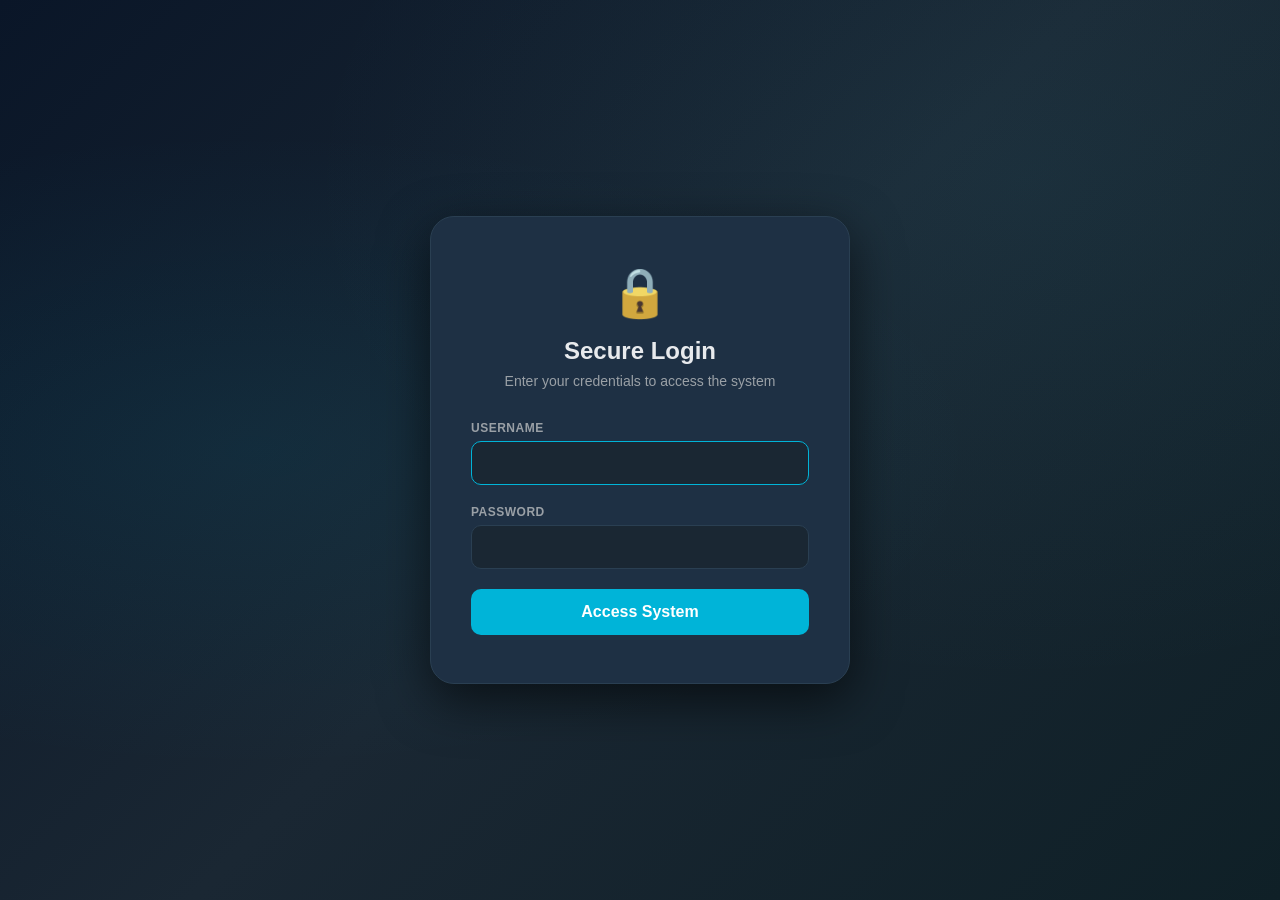
==== index.html @ f82edea5 "initial commit" ====
<!DOCTYPE html>
<html lang="en">
<head>
  <meta charset="UTF-8">
  <meta name="viewport" content="width=device-width, initial-scale=1.0, user-scalable=no">
  <meta name="apple-mobile-web-app-capable" content="yes">
  <title>Secure Mail</title>
  <link rel="stylesheet" href="css/style.css">
</head>
<body>

  <!-- Login Screen -->
  <div id="screen-login" class="screen active">
    <div class="login-card">
      <div class="login-icon">&#128274;</div>
      <h1 id="login-title">Secure Login</h1>
      <p id="login-subtitle">Enter your credentials to access the system</p>
      <form id="login-form" autocomplete="off">
        <div class="input-group">
          <label for="login-username">Username</label>
          <input type="text" id="login-username" autocomplete="off" spellcheck="false">
        </div>
        <div class="input-group">
          <label for="login-password">Password</label>
          <input type="password" id="login-password" autocomplete="off">
        </div>
        <p id="login-error" class="error-message" hidden></p>
        <button type="submit" class="btn-primary">Access System</button>
      </form>
    </div>
  </div>

  <!-- Inbox Screen -->
  <div id="screen-inbox" class="screen">
    <!-- Sidebar -->
    <aside class="sidebar">
      <div class="sidebar-header">
        <div class="app-logo">&#9993;</div>
        <span class="app-name">SecureMail</span>
      </div>
      <nav class="sidebar-nav">
        <a class="nav-item active" id="nav-inbox">
          <span class="nav-icon">&#128229;</span>
          Inbox
          <span class="nav-badge" id="unread-badge"></span>
        </a>
      </nav>
      <div class="sidebar-account">
        <div class="account-avatar" id="account-avatar"></div>
        <div class="account-info">
          <div class="account-name" id="account-name"></div>
          <div class="account-email" id="account-email"></div>
        </div>
      </div>
    </aside>

    <!-- Main Content Area -->
    <main class="inbox-main">
      <!-- Email List View -->
      <div id="email-list-view" class="view active">
        <div class="inbox-header">
          <h2>Inbox</h2>
        </div>
        <div id="email-list" class="email-list"></div>
      </div>

      <!-- Email Detail View -->
      <div id="email-detail-view" class="view">
        <div class="detail-header">
          <button class="btn-back" id="btn-back">&#8592; Back</button>
        </div>
        <div id="email-detail-content" class="email-detail-content"></div>
      </div>
    </main>
  </div>

  <!-- Bottom Sheet Modal (for map markers) -->
  <div id="bottom-sheet-overlay" class="bottom-sheet-overlay">
    <div id="bottom-sheet" class="bottom-sheet">
      <div class="bottom-sheet-handle"></div>
      <div id="bottom-sheet-content" class="bottom-sheet-content"></div>
    </div>
  </div>

  <!-- Audio for notification -->
  <audio id="notification-sound" preload="auto" src="assets/notification.wav"></audio>

  <!-- Config (edit data/config.js to customize the game) -->
  <script src="data/config.js"></script>

  <!-- Scripts (order matters) -->
  <script src="js/app.js"></script>
  <script src="js/login.js"></script>
  <script src="js/inbox.js"></script>
  <script src="js/map.js"></script>

</body>
</html>
---- css/style.css ----
/* ============================================
   CSS Custom Properties
   ============================================ */
:root {
  --color-bg: #0f1923;
  --color-bg-light: #1a2733;
  --color-surface: #1e3044;
  --color-surface-hover: #253d54;
  --color-primary: #00b4d8;
  --color-primary-dark: #0096b7;
  --color-accent: #48cae4;
  --color-danger: #e63946;
  --color-success: #2a9d8f;
  --color-text: #e8eaed;
  --color-text-secondary: #9aa0a6;
  --color-text-muted: #5f6368;
  --color-border: #2a3f52;
  --color-unread: #00b4d8;
  --color-marker: #e63946;
  --color-marker-done: #2a9d8f;

  --font-family: -apple-system, BlinkMacSystemFont, 'Segoe UI', Roboto, Oxygen, sans-serif;
  --font-mono: 'Courier New', Courier, monospace;

  --radius-sm: 6px;
  --radius-md: 10px;
  --radius-lg: 16px;
  --radius-xl: 24px;

  --shadow-sm: 0 1px 3px rgba(0, 0, 0, 0.3);
  --shadow-md: 0 4px 12px rgba(0, 0, 0, 0.4);
  --shadow-lg: 0 8px 30px rgba(0, 0, 0, 0.5);
  --shadow-xl: 0 16px 50px rgba(0, 0, 0, 0.6);

  --transition-fast: 0.15s ease;
  --transition-normal: 0.3s ease;
  --transition-slow: 0.5s ease;

  --sidebar-width: 260px;
}

/* ============================================
   Reset & Base
   ============================================ */
*, *::before, *::after {
  margin: 0;
  padding: 0;
  box-sizing: border-box;
}

html, body {
  height: 100%;
  overflow: hidden;
}

body {
  font-family: var(--font-family);
  background: var(--color-bg);
  color: var(--color-text);
  -webkit-tap-highlight-color: transparent;
  -webkit-font-smoothing: antialiased;
}

button {
  font-family: inherit;
  cursor: pointer;
  border: none;
  outline: none;
}

input {
  font-family: inherit;
  outline: none;
  border: none;
}

/* ============================================
   Screen Management
   ============================================ */
.screen {
  position: absolute;
  inset: 0;
  opacity: 0;
  visibility: hidden;
  transition: opacity var(--transition-slow), visibility var(--transition-slow);
}

.screen.active {
  opacity: 1;
  visibility: visible;
}

.view {
  display: none;
}

.view.active {
  display: flex;
  flex-direction: column;
  flex: 1;
  min-height: 0;
}

/* ============================================
   Login Screen
   ============================================ */
#screen-login {
  display: flex;
  align-items: center;
  justify-content: center;
  background: linear-gradient(135deg, #0a1628 0%, #1a2733 50%, #0f2027 100%);
}

#screen-login::before {
  content: '';
  position: absolute;
  inset: 0;
  background:
    radial-gradient(ellipse at 20% 50%, rgba(0, 180, 216, 0.08) 0%, transparent 50%),
    radial-gradient(ellipse at 80% 20%, rgba(72, 202, 228, 0.06) 0%, transparent 50%);
  pointer-events: none;
}

.login-card {
  position: relative;
  background: var(--color-surface);
  border: 1px solid var(--color-border);
  border-radius: var(--radius-xl);
  padding: 48px 40px;
  width: 90%;
  max-width: 420px;
  box-shadow: var(--shadow-xl);
  text-align: center;
}

.login-icon {
  font-size: 48px;
  margin-bottom: 16px;
  filter: grayscale(0.3);
}

.login-card h1 {
  font-size: 24px;
  font-weight: 600;
  margin-bottom: 8px;
  color: var(--color-text);
}

.login-card p {
  font-size: 14px;
  color: var(--color-text-secondary);
  margin-bottom: 32px;
}

.input-group {
  text-align: left;
  margin-bottom: 20px;
}

.input-group label {
  display: block;
  font-size: 12px;
  font-weight: 600;
  text-transform: uppercase;
  letter-spacing: 0.5px;
  color: var(--color-text-secondary);
  margin-bottom: 6px;
}

.input-group input {
  width: 100%;
  padding: 12px 16px;
  background: var(--color-bg-light);
  border: 1px solid var(--color-border);
  border-radius: var(--radius-md);
  color: var(--color-text);
  font-size: 16px;
  transition: border-color var(--transition-fast);
}

.input-group input:focus {
  border-color: var(--color-primary);
}

.error-message {
  color: var(--color-danger) !important;
  font-size: 13px !important;
  margin-bottom: 16px !important;
  min-height: 20px;
}

.btn-primary {
  width: 100%;
  padding: 14px;
  background: var(--color-primary);
  color: #fff;
  font-size: 16px;
  font-weight: 600;
  border-radius: var(--radius-md);
  transition: background var(--transition-fast), transform var(--transition-fast);
}

.btn-primary:hover {
  background: var(--color-primary-dark);
}

.btn-primary:active {
  transform: scale(0.98);
}

/* Shake animation */
@keyframes shake {
  0%, 100% { transform: translateX(0); }
  10%, 30%, 50%, 70%, 90% { transform: translateX(-6px); }
  20%, 40%, 60%, 80% { transform: translateX(6px); }
}

.login-card.shake {
  animation: shake 0.5s ease;
}

/* ============================================
   Inbox Screen Layout
   ============================================ */
#screen-inbox {
  display: flex;
  background: var(--color-bg);
}

/* Sidebar */
.sidebar {
  width: var(--sidebar-width);
  background: var(--color-bg-light);
  border-right: 1px solid var(--color-border);
  display: flex;
  flex-direction: column;
  flex-shrink: 0;
}

.sidebar-header {
  display: flex;
  align-items: center;
  gap: 12px;
  padding: 20px;
  border-bottom: 1px solid var(--color-border);
}

.app-logo {
  font-size: 28px;
}

.app-name {
  font-size: 18px;
  font-weight: 700;
  color: var(--color-primary);
}

.sidebar-nav {
  padding: 12px;
  flex: 1;
}

.nav-item {
  display: flex;
  align-items: center;
  gap: 12px;
  padding: 12px 16px;
  border-radius: var(--radius-md);
  color: var(--color-text);
  text-decoration: none;
  font-size: 14px;
  font-weight: 500;
  cursor: pointer;
  transition: background var(--transition-fast);
}

.nav-item.active {
  background: var(--color-surface);
}

.nav-icon {
  font-size: 18px;
}

.nav-badge {
  margin-left: auto;
  background: var(--color-primary);
  color: #fff;
  font-size: 11px;
  font-weight: 700;
  padding: 2px 8px;
  border-radius: 10px;
  display: none;
}

.nav-badge.visible {
  display: inline-block;
}

.sidebar-account {
  display: flex;
  align-items: center;
  gap: 12px;
  padding: 16px 20px;
  border-top: 1px solid var(--color-border);
}

.account-avatar {
  width: 36px;
  height: 36px;
  border-radius: 50%;
  background: var(--color-primary);
  display: flex;
  align-items: center;
  justify-content: center;
  color: #fff;
  font-weight: 700;
  font-size: 14px;
  flex-shrink: 0;
}

.account-name {
  font-size: 13px;
  font-weight: 600;
}

.account-email {
  font-size: 11px;
  color: var(--color-text-secondary);
}

/* Main Content */
.inbox-main {
  flex: 1;
  display: flex;
  flex-direction: column;
  min-width: 0;
  min-height: 0;
  overflow: hidden;
}

/* Inbox Header */
.inbox-header {
  padding: 20px 24px;
  border-bottom: 1px solid var(--color-border);
  flex-shrink: 0;
}

.inbox-header h2 {
  font-size: 20px;
  font-weight: 600;
}

/* Email List */
.email-list {
  flex: 1;
  overflow-y: auto;
}

.email-row {
  display: flex;
  align-items: center;
  padding: 16px 24px;
  border-bottom: 1px solid var(--color-border);
  cursor: pointer;
  transition: background var(--transition-fast);
  gap: 16px;
}

.email-row:hover {
  background: var(--color-surface-hover);
}

.email-row.unread {
  background: var(--color-surface);
}

.email-row.unread .email-subject {
  font-weight: 700;
  color: var(--color-text);
}

.email-row.unread .email-from {
  font-weight: 600;
  color: var(--color-text);
}

.unread-dot {
  width: 8px;
  height: 8px;
  border-radius: 50%;
  background: var(--color-unread);
  flex-shrink: 0;
  opacity: 0;
}

.email-row.unread .unread-dot {
  opacity: 1;
}

.email-content {
  flex: 1;
  min-width: 0;
}

.email-from {
  font-size: 14px;
  color: var(--color-text-secondary);
  margin-bottom: 2px;
  white-space: nowrap;
  overflow: hidden;
  text-overflow: ellipsis;
}

.email-subject {
  font-size: 15px;
  color: var(--color-text-secondary);
  white-space: nowrap;
  overflow: hidden;
  text-overflow: ellipsis;
}

.email-date {
  font-size: 12px;
  color: var(--color-text-muted);
  flex-shrink: 0;
  white-space: nowrap;
}

/* New email slide-in animation */
@keyframes slideInEmail {
  from {
    opacity: 0;
    transform: translateY(-20px);
    max-height: 0;
    padding-top: 0;
    padding-bottom: 0;
  }
  to {
    opacity: 1;
    transform: translateY(0);
    max-height: 100px;
    padding-top: 16px;
    padding-bottom: 16px;
  }
}

.email-row.new-email {
  animation: slideInEmail 0.5s ease forwards;
  background: rgba(0, 180, 216, 0.1);
}

/* ============================================
   Email Detail View
   ============================================ */
.detail-header {
  padding: 16px 24px;
  border-bottom: 1px solid var(--color-border);
  flex-shrink: 0;
}

.btn-back {
  background: var(--color-surface);
  color: var(--color-primary);
  font-size: 15px;
  font-weight: 600;
  padding: 10px 20px;
  border-radius: var(--radius-md);
  border: 1px solid var(--color-border);
  transition: background var(--transition-fast), border-color var(--transition-fast);
}

.btn-back:hover {
  background: var(--color-surface-hover);
  border-color: var(--color-primary);
}

.email-detail-content {
  flex: 1;
  overflow-y: auto;
  padding: 24px;
  padding-bottom: 40vh;
}

.detail-subject {
  font-size: 22px;
  font-weight: 700;
  margin-bottom: 20px;
  line-height: 1.3;
}

.detail-meta {
  display: flex;
  align-items: center;
  gap: 12px;
  margin-bottom: 24px;
  padding-bottom: 20px;
  border-bottom: 1px solid var(--color-border);
}

.detail-avatar {
  width: 40px;
  height: 40px;
  border-radius: 50%;
  background: var(--color-surface);
  display: flex;
  align-items: center;
  justify-content: center;
  font-size: 18px;
  flex-shrink: 0;
  border: 1px solid var(--color-border);
}

.detail-from {
  font-size: 14px;
  font-weight: 600;
}

.detail-date {
  font-size: 12px;
  color: var(--color-text-secondary);
}

.detail-body {
  font-size: 15px;
  line-height: 1.7;
  color: var(--color-text);
  white-space: pre-wrap;
}

/* ============================================
   Map View (inside email detail)
   ============================================ */
.map-section {
  margin-top: 24px;
}

.map-progress {
  display: flex;
  align-items: center;
  justify-content: space-between;
  padding: 12px 16px;
  background: var(--color-surface);
  border-radius: var(--radius-md);
  margin-bottom: 16px;
}

.map-progress-text {
  font-size: 14px;
  font-weight: 500;
  color: var(--color-text-secondary);
}

.map-progress-bar {
  width: 120px;
  height: 6px;
  background: var(--color-bg);
  border-radius: 3px;
  overflow: hidden;
}

.map-progress-fill {
  height: 100%;
  background: var(--color-primary);
  border-radius: 3px;
  transition: width var(--transition-normal);
}

.map-container {
  position: relative;
  border-radius: var(--radius-md);
  overflow: hidden;
  border: 1px solid var(--color-border);
  background: var(--color-bg-light);
}

.map-container img {
  width: 100%;
  display: block;
}

/* Map Markers */
.map-marker {
  position: absolute;
  transform: translate(-50%, -100%);
  cursor: pointer;
  z-index: 2;
  display: flex;
  flex-direction: column;
  align-items: center;
  transition: transform var(--transition-fast);
}

.map-marker:active {
  transform: translate(-50%, -100%) scale(0.9);
}

.marker-pin {
  width: 32px;
  height: 42px;
  position: relative;
}

.marker-pin svg {
  width: 100%;
  height: 100%;
  filter: drop-shadow(0 2px 4px rgba(0, 0, 0, 0.5));
}

.marker-pin-fill {
  fill: var(--color-marker);
  transition: fill var(--transition-normal);
}

.map-marker.confirmed .marker-pin-fill {
  fill: var(--color-marker-done);
}

.marker-label {
  font-size: 11px;
  font-weight: 700;
  background: rgba(0, 0, 0, 0.75);
  color: #fff;
  padding: 2px 8px;
  border-radius: 4px;
  white-space: nowrap;
  margin-top: -4px;
}

/* Pulsing animation for unconfirmed markers */
@keyframes pulse {
  0% { transform: scale(1); opacity: 1; }
  50% { transform: scale(1.4); opacity: 0; }
  100% { transform: scale(1.8); opacity: 0; }
}

.marker-pulse {
  position: absolute;
  top: 6px;
  left: 50%;
  width: 16px;
  height: 16px;
  margin-left: -8px;
  border-radius: 50%;
  background: var(--color-marker);
  z-index: -1;
}

.marker-pulse::before {
  content: '';
  position: absolute;
  inset: 0;
  border-radius: 50%;
  background: var(--color-marker);
  animation: pulse 2s ease-out infinite;
}

.map-marker.confirmed .marker-pulse {
  display: none;
}

/* Confirmed checkmark */
.marker-check {
  display: none;
  position: absolute;
  top: 8px;
  left: 50%;
  transform: translateX(-50%);
  font-size: 14px;
  color: #fff;
  font-weight: 700;
  z-index: 3;
}

.map-marker.confirmed .marker-check {
  display: block;
}

/* ============================================
   Bottom Sheet
   ============================================ */
.bottom-sheet-overlay {
  position: fixed;
  inset: 0;
  background: rgba(0, 0, 0, 0.5);
  z-index: 100;
  opacity: 0;
  visibility: hidden;
  transition: opacity var(--transition-normal), visibility var(--transition-normal);
}

.bottom-sheet-overlay.active {
  opacity: 1;
  visibility: visible;
}

.bottom-sheet {
  position: absolute;
  bottom: 0;
  left: 0;
  right: 0;
  background: var(--color-bg-light);
  border-radius: var(--radius-xl) var(--radius-xl) 0 0;
  max-height: 70vh;
  transform: translateY(100%);
  transition: transform var(--transition-normal);
  box-shadow: var(--shadow-xl);
  display: flex;
  flex-direction: column;
}

.bottom-sheet-overlay.active .bottom-sheet {
  transform: translateY(0);
}

.bottom-sheet-handle {
  width: 40px;
  height: 4px;
  background: var(--color-text-muted);
  border-radius: 2px;
  margin: 12px auto;
  flex-shrink: 0;
}

.bottom-sheet-content {
  padding: 8px 24px 32px;
  overflow-y: auto;
}

.sheet-title {
  font-size: 20px;
  font-weight: 700;
  margin-bottom: 4px;
}

.sheet-label {
  font-size: 13px;
  color: var(--color-primary);
  font-weight: 600;
  margin-bottom: 16px;
}

.sheet-description {
  font-size: 15px;
  line-height: 1.7;
  color: var(--color-text-secondary);
  margin-bottom: 24px;
}

.btn-confirm {
  width: 100%;
  padding: 14px;
  background: var(--color-primary);
  color: #fff;
  font-size: 16px;
  font-weight: 600;
  border-radius: var(--radius-md);
  transition: background var(--transition-fast), transform var(--transition-fast);
}

.btn-confirm:hover {
  background: var(--color-primary-dark);
}

.btn-confirm:active {
  transform: scale(0.98);
}

.btn-confirm:disabled {
  background: var(--color-marker-done);
  cursor: default;
}

.btn-confirm:disabled::after {
  content: ' \2713';
}

/* ============================================
   Scrollbar Styling
   ============================================ */
::-webkit-scrollbar {
  width: 6px;
}

::-webkit-scrollbar-track {
  background: transparent;
}

::-webkit-scrollbar-thumb {
  background: var(--color-border);
  border-radius: 3px;
}

::-webkit-scrollbar-thumb:hover {
  background: var(--color-text-muted);
}

/* ============================================
   Responsive — Tablet & Smaller Screens
   ============================================ */
@media (max-width: 1024px) {
  :root {
    --sidebar-width: 220px;
  }
}

@media (max-width: 768px) {
  .sidebar {
    display: none;
  }

  .inbox-main {
    width: 100%;
  }

  .email-row {
    padding: 14px 16px;
  }

  .email-detail-content {
    padding: 16px;
  }

  .login-card {
    padding: 36px 28px;
  }
}

/* ============================================
   Utility: no-select for interactive elements
   ============================================ */
.map-marker,
.btn-primary,
.btn-confirm,
.btn-back,
.nav-item,
.email-row {
  -webkit-user-select: none;
  user-select: none;
}

/* ============================================
   Placeholder map fallback
   ============================================ */
.map-placeholder {
  width: 100%;
  aspect-ratio: 16 / 10;
  background: linear-gradient(135deg, #1a2733, #253d54);
  display: flex;
  align-items: center;
  justify-content: center;
  color: var(--color-text-muted);
  font-size: 14px;
}
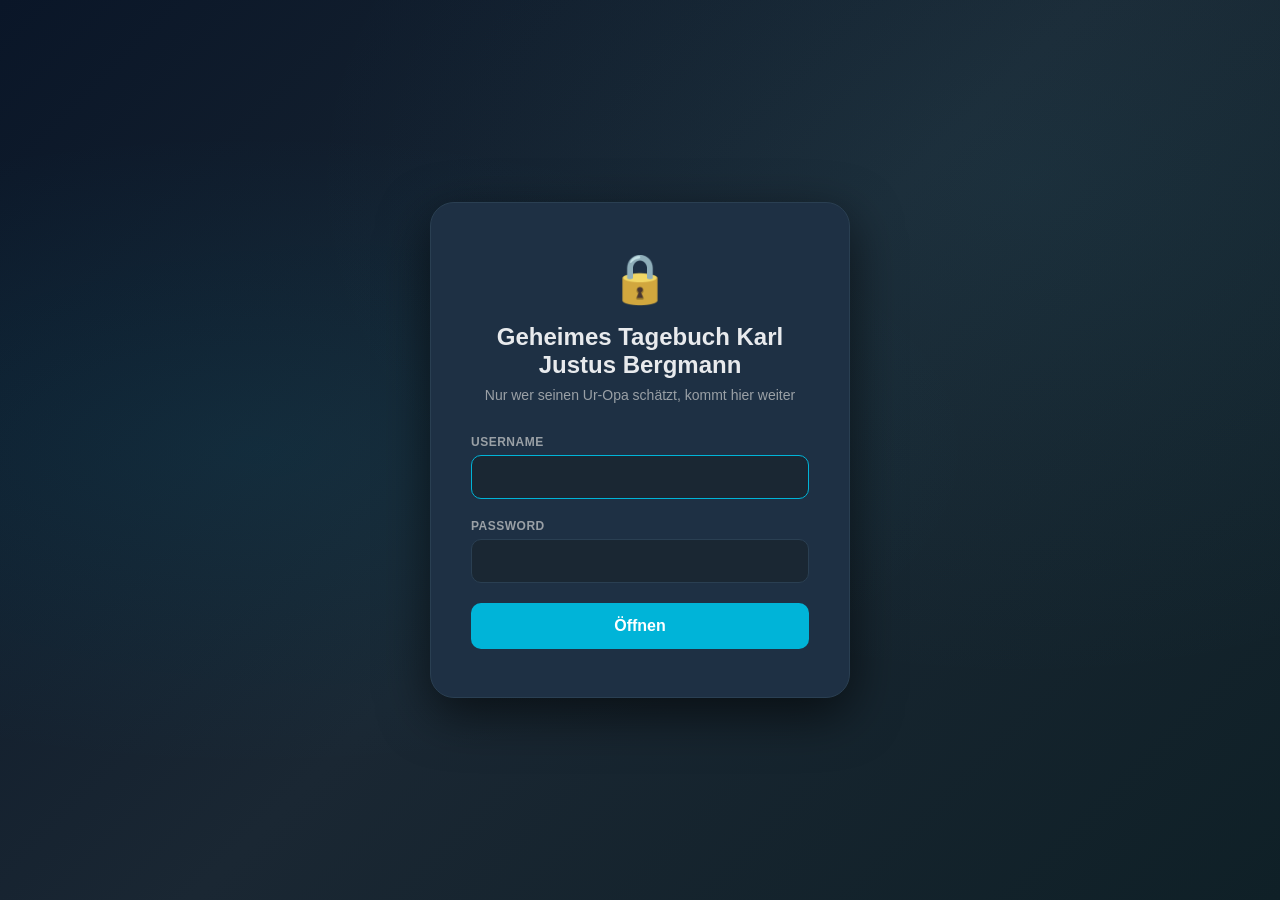
==== commit 823dde01: "changed from email app to journal app and added new map" ====
--- a/index.html
+++ b/index.html
@@ -4,8 +4,9 @@
   <meta charset="UTF-8">
   <meta name="viewport" content="width=device-width, initial-scale=1.0, user-scalable=no">
   <meta name="apple-mobile-web-app-capable" content="yes">
-  <title>Secure Mail</title>
+  <title>Tagebuch</title>
   <link rel="stylesheet" href="css/style.css">
+  <link rel="stylesheet" href="css/themes.css">
 </head>
 <body>
 
@@ -25,7 +26,7 @@
           <input type="password" id="login-password" autocomplete="off">
         </div>
         <p id="login-error" class="error-message" hidden></p>
-        <button type="submit" class="btn-primary">Access System</button>
+        <button type="submit" class="btn-primary">Öffnen</button>
       </form>
     </div>
   </div>
@@ -35,13 +36,13 @@
     <!-- Sidebar -->
     <aside class="sidebar">
       <div class="sidebar-header">
-        <div class="app-logo">&#9993;</div>
-        <span class="app-name">SecureMail</span>
+        <div class="app-logo">&#128218;</div>
+        <span class="app-name">Tagebuch</span>
       </div>
       <nav class="sidebar-nav">
         <a class="nav-item active" id="nav-inbox">
-          <span class="nav-icon">&#128229;</span>
-          Inbox
+          <span class="nav-icon">&#128221;</span>
+          Einträge
           <span class="nav-badge" id="unread-badge"></span>
         </a>
       </nav>
@@ -59,7 +60,7 @@
       <!-- Email List View -->
       <div id="email-list-view" class="view active">
         <div class="inbox-header">
-          <h2>Inbox</h2>
+          <h2>Einträge</h2>
         </div>
         <div id="email-list" class="email-list"></div>
       </div>
@@ -90,6 +91,7 @@
 
   <!-- Scripts (order matters) -->
   <script src="js/app.js"></script>
+  <script src="js/theme.js"></script>
   <script src="js/login.js"></script>
   <script src="js/inbox.js"></script>
   <script src="js/map.js"></script>
--- a/css/themes.css
+++ b/css/themes.css
@@ -0,0 +1,388 @@
+/* ============================================
+   Theme System Styles
+   ============================================ */
+
+/* Theme Selector in Sidebar */
+.theme-selector {
+  padding: 16px 12px;
+  margin-top: auto;
+  border-top: 1px solid var(--color-border);
+}
+
+.theme-selector-header {
+  display: flex;
+  align-items: center;
+  justify-content: space-between;
+  margin-bottom: 12px;
+}
+
+.theme-selector-label {
+  font-size: 12px;
+  font-weight: 600;
+  text-transform: uppercase;
+  letter-spacing: 0.5px;
+  color: var(--color-text-secondary);
+}
+
+.theme-toggle-quick {
+  background: var(--color-surface);
+  border: 1px solid var(--color-border);
+  border-radius: var(--radius-sm);
+  width: 32px;
+  height: 32px;
+  display: flex;
+  align-items: center;
+  justify-content: center;
+  font-size: 16px;
+  cursor: pointer;
+  transition: all var(--transition-fast);
+}
+
+.theme-toggle-quick:hover {
+  background: var(--color-surface-hover);
+  border-color: var(--color-primary);
+  transform: scale(1.1);
+}
+
+.theme-toggle-quick:active {
+  transform: scale(0.95);
+}
+
+.theme-buttons {
+  display: flex;
+  flex-direction: column;
+  gap: 6px;
+}
+
+.theme-button {
+  display: flex;
+  align-items: center;
+  gap: 10px;
+  padding: 10px 12px;
+  background: transparent;
+  border: 1px solid var(--color-border);
+  border-radius: var(--radius-md);
+  color: var(--color-text);
+  font-size: 13px;
+  font-weight: 500;
+  cursor: pointer;
+  transition: all var(--transition-fast);
+  text-align: left;
+}
+
+.theme-button:hover {
+  background: var(--color-surface);
+  border-color: var(--color-primary);
+}
+
+.theme-button.active {
+  background: var(--color-surface);
+  border-color: var(--color-primary);
+  border-width: 2px;
+  padding: 9px 11px;
+}
+
+.theme-button .theme-icon {
+  font-size: 18px;
+  width: 24px;
+  text-align: center;
+  flex-shrink: 0;
+}
+
+.theme-button .theme-name {
+  flex: 1;
+}
+
+/* ============================================
+   Theme-Specific Overrides
+   ============================================ */
+
+/* Bright Theme Adjustments */
+body.theme-bright {
+  /* Add subtle gradient to login background */
+}
+
+body.theme-bright #screen-login {
+  background: linear-gradient(135deg, #e3f2fd 0%, #f8f9fa 50%, #e8eaf6 100%);
+}
+
+body.theme-bright #screen-login::before {
+  background:
+    radial-gradient(ellipse at 20% 50%, rgba(0, 150, 199, 0.08) 0%, transparent 50%),
+    radial-gradient(ellipse at 80% 20%, rgba(0, 180, 216, 0.06) 0%, transparent 50%);
+}
+
+body.theme-bright .login-card {
+  border: 1px solid var(--color-border);
+  box-shadow:
+    0 4px 20px rgba(0, 0, 0, 0.08),
+    0 1px 3px rgba(0, 0, 0, 0.05);
+}
+
+body.theme-bright .input-group input {
+  background: #f8f9fa;
+}
+
+body.theme-bright .btn-primary {
+  box-shadow: 0 2px 8px rgba(0, 150, 199, 0.25);
+}
+
+body.theme-bright .btn-primary:hover {
+  box-shadow: 0 4px 12px rgba(0, 150, 199, 0.35);
+}
+
+/* Old School Theme Adjustments */
+body.theme-oldschool {
+  /* CRT monitor effect */
+  image-rendering: pixelated;
+  image-rendering: -moz-crisp-edges;
+  image-rendering: crisp-edges;
+}
+
+body.theme-oldschool * {
+  font-family: var(--font-mono);
+  letter-spacing: 0.5px;
+}
+
+/* CRT scan line effect */
+body.theme-oldschool::after {
+  content: '';
+  position: fixed;
+  inset: 0;
+  background: repeating-linear-gradient(
+    0deg,
+    rgba(0, 0, 0, 0.15) 0px,
+    rgba(0, 0, 0, 0.15) 1px,
+    transparent 1px,
+    transparent 2px
+  );
+  pointer-events: none;
+  z-index: 9999;
+  animation: scanline 8s linear infinite;
+}
+
+@keyframes scanline {
+  0% { transform: translateY(0); }
+  100% { transform: translateY(10px); }
+}
+
+/* CRT glow effect */
+body.theme-oldschool #screen-login {
+  background: #000;
+  position: relative;
+}
+
+body.theme-oldschool #screen-login::before {
+  background:
+    radial-gradient(ellipse at 50% 50%, rgba(0, 255, 0, 0.03) 0%, transparent 70%);
+}
+
+/* Terminal-style borders */
+body.theme-oldschool .login-card,
+body.theme-oldschool .sidebar,
+body.theme-oldschool .email-row,
+body.theme-oldschool .input-group input,
+body.theme-oldschool .btn-primary,
+body.theme-oldschool .btn-back,
+body.theme-oldschool .theme-button,
+body.theme-oldschool .map-container,
+body.theme-oldschool .bottom-sheet {
+  border-width: 2px;
+  border-style: solid;
+}
+
+body.theme-oldschool .login-card {
+  box-shadow:
+    0 0 20px rgba(0, 255, 0, 0.3),
+    inset 0 0 20px rgba(0, 255, 0, 0.05);
+}
+
+/* Text glow effect */
+body.theme-oldschool .login-card h1,
+body.theme-oldschool .app-name,
+body.theme-oldschool .detail-subject,
+body.theme-oldschool .email-subject {
+  text-shadow: 0 0 8px currentColor;
+}
+
+body.theme-oldschool .btn-primary,
+body.theme-oldschool .btn-confirm {
+  background: transparent;
+  box-shadow:
+    0 0 10px var(--color-primary),
+    inset 0 0 10px rgba(0, 255, 0, 0.1);
+  text-shadow: 0 0 8px var(--color-primary);
+}
+
+body.theme-oldschool .btn-primary:hover,
+body.theme-oldschool .btn-confirm:hover {
+  background: rgba(0, 255, 0, 0.1);
+  box-shadow:
+    0 0 20px var(--color-primary),
+    inset 0 0 15px rgba(0, 255, 0, 0.2);
+}
+
+/* Blinking cursor effect for inputs */
+body.theme-oldschool .input-group input:focus {
+  box-shadow: 0 0 10px var(--color-primary);
+  animation: input-blink 1s step-end infinite;
+}
+
+@keyframes input-blink {
+  0%, 50% { border-color: var(--color-primary); }
+  51%, 100% { border-color: transparent; }
+}
+
+/* Retro rounded corners - less rounded for old school look */
+body.theme-oldschool .login-card,
+body.theme-oldschool .btn-primary,
+body.theme-oldschool .btn-back,
+body.theme-oldschool .btn-confirm,
+body.theme-oldschool .input-group input,
+body.theme-oldschool .map-container {
+  border-radius: 0;
+}
+
+body.theme-oldschool .nav-item,
+body.theme-oldschool .theme-button,
+body.theme-oldschool .account-avatar,
+body.theme-oldschool .detail-avatar {
+  border-radius: 3px;
+}
+
+/* Matrix-style background animation for login */
+body.theme-oldschool #screen-login::after {
+  content: '';
+  position: absolute;
+  inset: 0;
+  background-image:
+    linear-gradient(transparent 50%, rgba(0, 255, 0, 0.02) 50%);
+  background-size: 100% 4px;
+  animation: matrix-scroll 3s linear infinite;
+  pointer-events: none;
+}
+
+@keyframes matrix-scroll {
+  0% { background-position: 0 0; }
+  100% { background-position: 0 100%; }
+}
+
+/* Pixel-perfect unread dot */
+body.theme-oldschool .unread-dot {
+  border-radius: 0;
+  width: 6px;
+  height: 6px;
+  box-shadow: 0 0 6px var(--color-unread);
+}
+
+/* ASCII-style icons */
+body.theme-oldschool .login-icon {
+  font-family: var(--font-mono);
+  filter: none;
+  text-shadow: 0 0 10px currentColor;
+}
+
+/* Phosphor glow on hover */
+body.theme-oldschool .email-row:hover,
+body.theme-oldschool .nav-item:hover,
+body.theme-oldschool .theme-button:hover {
+  background: rgba(0, 255, 0, 0.05);
+  box-shadow: inset 0 0 10px rgba(0, 255, 0, 0.1);
+}
+
+body.theme-oldschool .email-row.unread {
+  background: rgba(0, 255, 255, 0.05);
+  box-shadow: inset 0 0 10px rgba(0, 255, 255, 0.1);
+}
+
+/* Terminal-style scrollbar */
+body.theme-oldschool ::-webkit-scrollbar-thumb {
+  background: var(--color-primary);
+  border-radius: 0;
+  box-shadow: 0 0 5px var(--color-primary);
+}
+
+/* Old school markers with pixel aesthetic */
+body.theme-oldschool .marker-pin svg {
+  filter: drop-shadow(0 0 8px currentColor);
+}
+
+body.theme-oldschool .marker-label {
+  border: 1px solid var(--color-primary);
+  background: rgba(0, 0, 0, 0.9);
+  box-shadow: 0 0 8px rgba(0, 255, 0, 0.5);
+  text-shadow: 0 0 4px currentColor;
+}
+
+/* Bottom sheet with retro border */
+body.theme-oldschool .bottom-sheet {
+  border-radius: 0;
+  border: 2px solid var(--color-primary);
+  box-shadow: 0 0 30px rgba(0, 255, 0, 0.3);
+}
+
+body.theme-oldschool .bottom-sheet-handle {
+  background: var(--color-primary);
+  border-radius: 0;
+  box-shadow: 0 0 5px var(--color-primary);
+}
+
+/* Badge with glow */
+body.theme-oldschool .nav-badge {
+  border-radius: 2px;
+  border: 1px solid var(--color-primary);
+  box-shadow: 0 0 8px var(--color-primary);
+}
+
+/* ============================================
+   Accessibility & Keyboard Navigation
+   ============================================ */
+
+.theme-button:focus-visible,
+.theme-toggle-quick:focus-visible {
+  outline: 2px solid var(--color-primary);
+  outline-offset: 2px;
+}
+
+/* ============================================
+   Responsive Adjustments
+   ============================================ */
+
+@media (max-width: 768px) {
+  .theme-selector {
+    padding: 12px;
+  }
+
+  .theme-buttons {
+    flex-direction: row;
+    flex-wrap: wrap;
+  }
+
+  .theme-button {
+    flex: 1;
+    min-width: calc(50% - 3px);
+  }
+
+  .theme-button .theme-name {
+    display: none;
+  }
+
+  .theme-button .theme-icon {
+    font-size: 20px;
+    margin: 0 auto;
+  }
+}
+
+/* ============================================
+   Print Styles (Disable Theme Effects)
+   ============================================ */
+
+@media print {
+  .theme-selector {
+    display: none;
+  }
+
+  body.theme-oldschool::after {
+    display: none;
+  }
+}
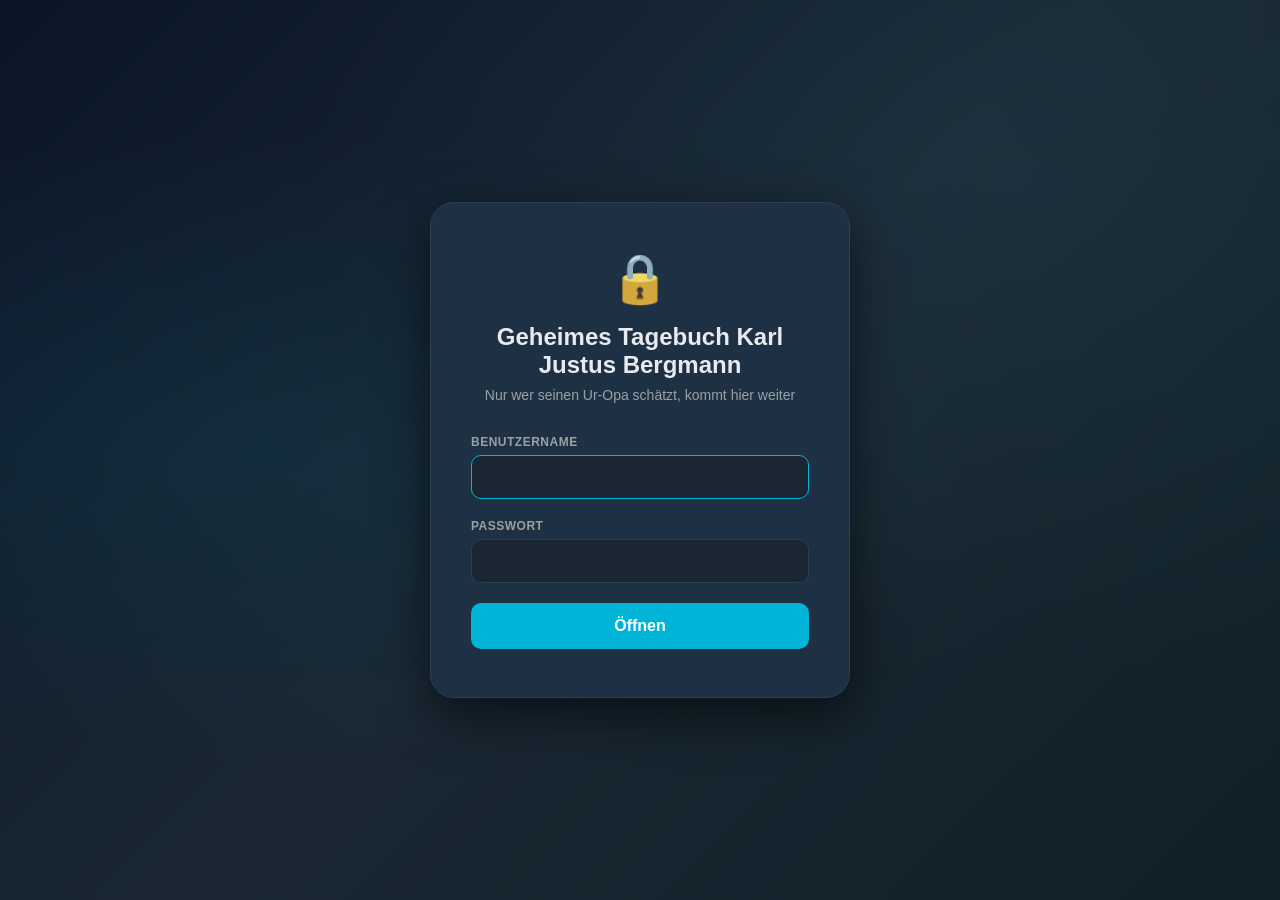
==== commit 2fe13f94: "translated to german" ====
--- a/index.html
+++ b/index.html
@@ -18,11 +18,11 @@
       <p id="login-subtitle">Enter your credentials to access the system</p>
       <form id="login-form" autocomplete="off">
         <div class="input-group">
-          <label for="login-username">Username</label>
+          <label for="login-username">Benutzername</label>
           <input type="text" id="login-username" autocomplete="off" spellcheck="false">
         </div>
         <div class="input-group">
-          <label for="login-password">Password</label>
+          <label for="login-password">Passwort</label>
           <input type="password" id="login-password" autocomplete="off">
         </div>
         <p id="login-error" class="error-message" hidden></p>
@@ -68,7 +68,7 @@
       <!-- Email Detail View -->
       <div id="email-detail-view" class="view">
         <div class="detail-header">
-          <button class="btn-back" id="btn-back">&#8592; Back</button>
+          <button class="btn-back" id="btn-back">&#8592; Zurück</button>
         </div>
         <div id="email-detail-content" class="email-detail-content"></div>
       </div>
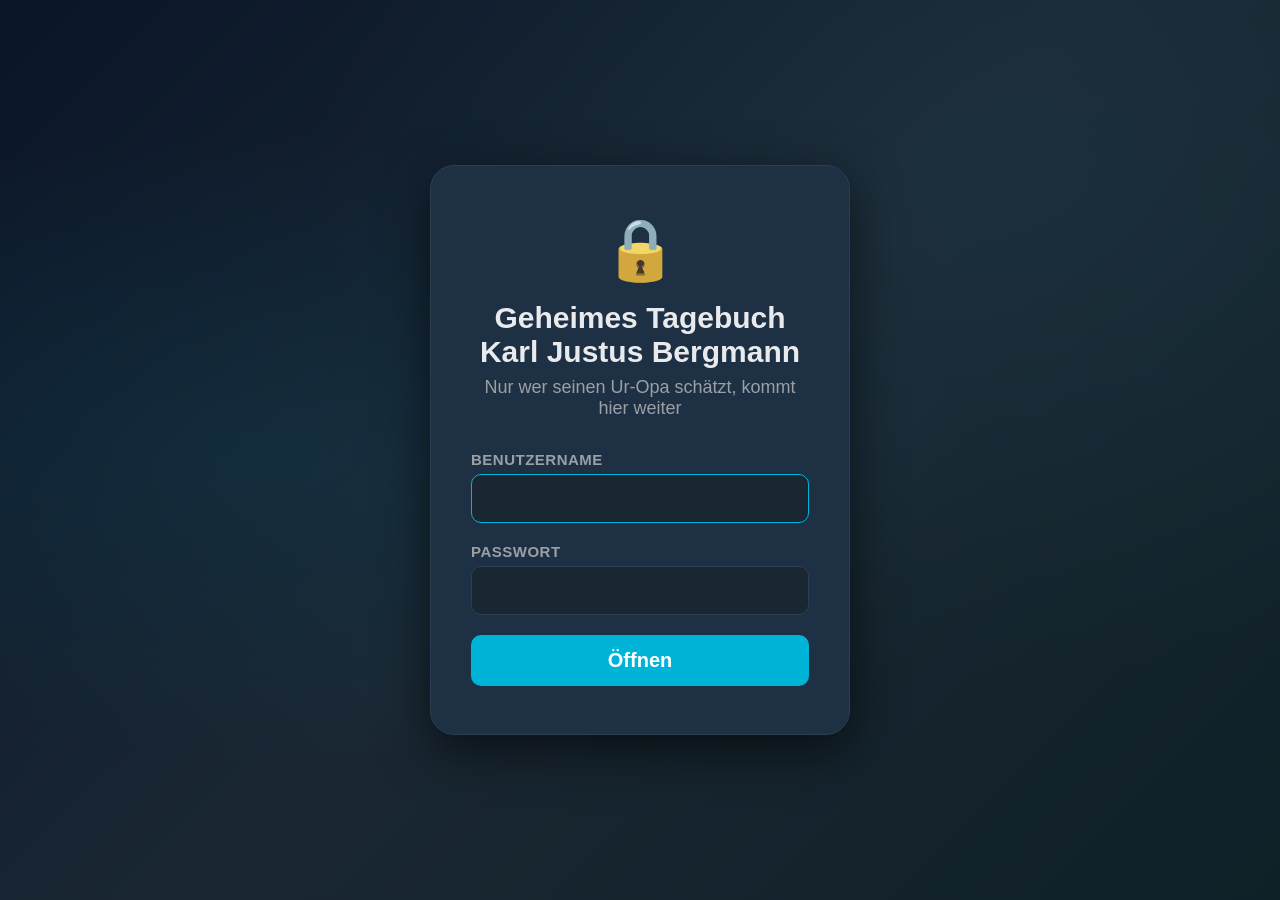
==== commit 93af5d82: "added new popup for newspage" ====
--- a/index.html
+++ b/index.html
@@ -45,6 +45,10 @@
           Einträge
           <span class="nav-badge" id="unread-badge"></span>
         </a>
+        <a class="nav-item" id="nav-newspaper" style="display:none;">
+          <span class="nav-icon">&#128240;</span>
+          Zeitungsseite
+        </a>
       </nav>
       <div class="sidebar-account">
         <div class="account-avatar" id="account-avatar"></div>
@@ -75,16 +79,28 @@
     </main>
   </div>
 
-  <!-- Bottom Sheet Modal (for map markers) -->
-  <div id="bottom-sheet-overlay" class="bottom-sheet-overlay">
-    <div id="bottom-sheet" class="bottom-sheet">
-      <div class="bottom-sheet-handle"></div>
-      <div id="bottom-sheet-content" class="bottom-sheet-content"></div>
-    </div>
+  <!-- Marker Speech Bubble -->
+  <div id="marker-bubble" class="marker-bubble">
+    <button class="bubble-close" id="bubble-close">&times;</button>
+    <div id="bubble-content" class="bubble-content"></div>
+    <div class="bubble-tail"></div>
   </div>
+  <!-- Transparent backdrop — captures outside-clicks to close bubble -->
+  <div id="bubble-backdrop" class="bubble-backdrop"></div>
 
   <!-- Audio for notification -->
   <audio id="notification-sound" preload="auto" src="assets/notification.wav"></audio>
+
+  <!-- Newspaper Popup -->
+  <div id="newspaper-popup" class="newspaper-overlay">
+    <div class="newspaper-modal">
+      <button class="newspaper-close" id="newspaper-close">&times;</button>
+      <div class="newspaper-inner">
+        <img src="assets/Zeitungsseite mit leerem Bildplatzhalter.png" alt="Zeitungsseite" class="newspaper-image">
+        <div class="newspaper-text" id="newspaper-text"></div>
+      </div>
+    </div>
+  </div>
 
   <!-- Config (edit data/config.js to customize the game) -->
   <script src="data/config.js"></script>
--- a/css/style.css
+++ b/css/style.css
@@ -134,20 +134,20 @@
 }
 
 .login-icon {
-  font-size: 48px;
+  font-size: 60px;
   margin-bottom: 16px;
   filter: grayscale(0.3);
 }
 
 .login-card h1 {
-  font-size: 24px;
+  font-size: 30px;
   font-weight: 600;
   margin-bottom: 8px;
   color: var(--color-text);
 }
 
 .login-card p {
-  font-size: 14px;
+  font-size: 18px;
   color: var(--color-text-secondary);
   margin-bottom: 32px;
 }
@@ -159,7 +159,7 @@
 
 .input-group label {
   display: block;
-  font-size: 12px;
+  font-size: 15px;
   font-weight: 600;
   text-transform: uppercase;
   letter-spacing: 0.5px;
@@ -174,7 +174,7 @@
   border: 1px solid var(--color-border);
   border-radius: var(--radius-md);
   color: var(--color-text);
-  font-size: 16px;
+  font-size: 20px;
   transition: border-color var(--transition-fast);
 }
 
@@ -194,7 +194,7 @@
   padding: 14px;
   background: var(--color-primary);
   color: #fff;
-  font-size: 16px;
+  font-size: 20px;
   font-weight: 600;
   border-radius: var(--radius-md);
   transition: background var(--transition-fast), transform var(--transition-fast);
@@ -246,11 +246,11 @@
 }
 
 .app-logo {
-  font-size: 28px;
+  font-size: 35px;
 }
 
 .app-name {
-  font-size: 18px;
+  font-size: 23px;
   font-weight: 700;
   color: var(--color-primary);
 }
@@ -268,7 +268,7 @@
   border-radius: var(--radius-md);
   color: var(--color-text);
   text-decoration: none;
-  font-size: 14px;
+  font-size: 18px;
   font-weight: 500;
   cursor: pointer;
   transition: background var(--transition-fast);
@@ -279,14 +279,14 @@
 }
 
 .nav-icon {
-  font-size: 18px;
+  font-size: 23px;
 }
 
 .nav-badge {
   margin-left: auto;
   background: var(--color-primary);
   color: #fff;
-  font-size: 11px;
+  font-size: 14px;
   font-weight: 700;
   padding: 2px 8px;
   border-radius: 10px;
@@ -315,17 +315,17 @@
   justify-content: center;
   color: #fff;
   font-weight: 700;
+  font-size: 18px;
+  flex-shrink: 0;
+}
+
+.account-name {
+  font-size: 16px;
+  font-weight: 600;
+}
+
+.account-email {
   font-size: 14px;
-  flex-shrink: 0;
-}
-
-.account-name {
-  font-size: 13px;
-  font-weight: 600;
-}
-
-.account-email {
-  font-size: 11px;
   color: var(--color-text-secondary);
 }
 
@@ -347,7 +347,7 @@
 }
 
 .inbox-header h2 {
-  font-size: 20px;
+  font-size: 25px;
   font-weight: 600;
 }
 
@@ -404,7 +404,7 @@
 }
 
 .email-from {
-  font-size: 14px;
+  font-size: 18px;
   color: var(--color-text-secondary);
   margin-bottom: 2px;
   white-space: nowrap;
@@ -413,7 +413,7 @@
 }
 
 .email-subject {
-  font-size: 15px;
+  font-size: 19px;
   color: var(--color-text-secondary);
   white-space: nowrap;
   overflow: hidden;
@@ -421,7 +421,8 @@
 }
 
 .email-date {
-  font-size: 12px;
+  font-size: 15px;
+  font-weight: 700;
   color: var(--color-text-muted);
   flex-shrink: 0;
   white-space: nowrap;
@@ -462,7 +463,7 @@
 .btn-back {
   background: var(--color-surface);
   color: var(--color-primary);
-  font-size: 15px;
+  font-size: 19px;
   font-weight: 600;
   padding: 10px 20px;
   border-radius: var(--radius-md);
@@ -480,10 +481,11 @@
   overflow-y: auto;
   padding: 24px;
   padding-bottom: 40vh;
+  background: var(--color-bg);
 }
 
 .detail-subject {
-  font-size: 22px;
+  font-size: 28px;
   font-weight: 700;
   margin-bottom: 20px;
   line-height: 1.3;
@@ -506,23 +508,23 @@
   display: flex;
   align-items: center;
   justify-content: center;
-  font-size: 18px;
+  font-size: 23px;
   flex-shrink: 0;
   border: 1px solid var(--color-border);
 }
 
 .detail-from {
-  font-size: 14px;
+  font-size: 18px;
   font-weight: 600;
 }
 
 .detail-date {
-  font-size: 12px;
+  font-size: 15px;
   color: var(--color-text-secondary);
 }
 
 .detail-body {
-  font-size: 15px;
+  font-size: 19px;
   line-height: 1.7;
   color: var(--color-text);
   white-space: pre-wrap;
@@ -546,7 +548,7 @@
 }
 
 .map-progress-text {
-  font-size: 14px;
+  font-size: 18px;
   font-weight: 500;
   color: var(--color-text-secondary);
 }
@@ -572,6 +574,7 @@
   overflow: hidden;
   border: 1px solid var(--color-border);
   background: var(--color-bg-light);
+  width: 100%;
 }
 
 .map-container img {
@@ -617,7 +620,7 @@
 }
 
 .marker-label {
-  font-size: 11px;
+  font-size: 14px;
   font-weight: 700;
   background: rgba(0, 0, 0, 0.75);
   color: #fff;
@@ -666,7 +669,7 @@
   top: 8px;
   left: 50%;
   transform: translateX(-50%);
-  font-size: 14px;
+  font-size: 18px;
   color: #fff;
   font-weight: 700;
   z-index: 3;
@@ -677,82 +680,123 @@
 }
 
 /* ============================================
-   Bottom Sheet
-   ============================================ */
-.bottom-sheet-overlay {
+   Marker Speech Bubble
+   ============================================ */
+
+/* Transparent backdrop — sits below bubble, captures outside clicks */
+.bubble-backdrop {
   position: fixed;
   inset: 0;
-  background: rgba(0, 0, 0, 0.5);
-  z-index: 100;
+  z-index: 150;
+  display: none;
+}
+
+.bubble-backdrop.active {
+  display: block;
+}
+
+/* The speech bubble itself */
+.marker-bubble {
+  position: fixed;
+  z-index: 200;
+  width: 280px;
+  max-width: calc(100vw - 32px);
+  background: var(--color-bg-light);
+  border: 1px solid var(--color-border);
+  border-radius: var(--radius-lg);
+  padding: 16px;
+  box-shadow: var(--shadow-xl);
   opacity: 0;
-  visibility: hidden;
-  transition: opacity var(--transition-normal), visibility var(--transition-normal);
-}
-
-.bottom-sheet-overlay.active {
+  pointer-events: none;
+  transform: scale(0.88);
+  transition: opacity var(--transition-fast), transform var(--transition-fast);
+  /* transform-origin is set dynamically via JS to point at the marker */
+}
+
+.marker-bubble.active {
   opacity: 1;
-  visibility: visible;
-}
-
-.bottom-sheet {
+  pointer-events: auto;
+  transform: scale(1);
+}
+
+/* ---- Tail (the little arrow) ---- */
+.bubble-tail {
   position: absolute;
-  bottom: 0;
-  left: 0;
-  right: 0;
+  width: 12px;
+  height: 12px;
+}
+
+/* Tail at bottom — bubble is ABOVE the marker */
+.marker-bubble.tail-bottom .bubble-tail {
+  bottom: -7px;
   background: var(--color-bg-light);
-  border-radius: var(--radius-xl) var(--radius-xl) 0 0;
-  max-height: 70vh;
-  transform: translateY(100%);
-  transition: transform var(--transition-normal);
-  box-shadow: var(--shadow-xl);
-  display: flex;
-  flex-direction: column;
-}
-
-.bottom-sheet-overlay.active .bottom-sheet {
-  transform: translateY(0);
-}
-
-.bottom-sheet-handle {
-  width: 40px;
-  height: 4px;
-  background: var(--color-text-muted);
-  border-radius: 2px;
-  margin: 12px auto;
+  border-right: 1px solid var(--color-border);
+  border-bottom: 1px solid var(--color-border);
+  transform: rotate(45deg);
+}
+
+/* Tail at top — bubble is BELOW the marker */
+.marker-bubble.tail-top .bubble-tail {
+  top: -7px;
+  background: var(--color-bg-light);
+  border-left: 1px solid var(--color-border);
+  border-top: 1px solid var(--color-border);
+  transform: rotate(45deg);
+}
+
+/* ---- Close button ---- */
+.bubble-close {
+  position: absolute;
+  top: 10px;
+  right: 10px;
+  background: none;
+  color: var(--color-text-muted);
+  font-size: 23px;
+  line-height: 1;
+  width: 26px;
+  height: 26px;
+  display: flex;
+  align-items: center;
+  justify-content: center;
+  border-radius: var(--radius-sm);
+  transition: color var(--transition-fast), background var(--transition-fast);
   flex-shrink: 0;
 }
 
-.bottom-sheet-content {
-  padding: 8px 24px 32px;
-  overflow-y: auto;
-}
-
+.bubble-close:hover {
+  color: var(--color-text);
+  background: var(--color-surface);
+}
+
+/* ---- Bubble content ---- */
 .sheet-title {
   font-size: 20px;
   font-weight: 700;
   margin-bottom: 4px;
+  padding-right: 24px; /* don't overlap the close button */
+  line-height: 1.3;
 }
 
 .sheet-label {
-  font-size: 13px;
+  font-size: 15px;
   color: var(--color-primary);
   font-weight: 600;
+  margin-bottom: 12px;
+}
+
+.sheet-description {
+  font-size: 18px;
+  line-height: 1.6;
+  color: var(--color-text-secondary);
   margin-bottom: 16px;
-}
-
-.sheet-description {
-  font-size: 15px;
-  line-height: 1.7;
-  color: var(--color-text-secondary);
-  margin-bottom: 24px;
 }
 
 .btn-confirm {
   width: 100%;
-  padding: 14px;
+  padding: 12px;
   background: var(--color-primary);
   color: #fff;
-  font-size: 16px;
+  font-size: 18px;
   font-weight: 600;
   border-radius: var(--radius-md);
   transition: background var(--transition-fast), transform var(--transition-fast);
@@ -840,6 +884,89 @@
 }
 
 /* ============================================
+   Newspaper Popup
+   ============================================ */
+.newspaper-overlay {
+  position: fixed;
+  inset: 0;
+  z-index: 500;
+  background: rgba(0, 0, 0, 0.85);
+  display: flex;
+  align-items: center;
+  justify-content: center;
+  opacity: 0;
+  visibility: hidden;
+  transition: opacity var(--transition-normal), visibility var(--transition-normal);
+}
+
+.newspaper-overlay.active {
+  opacity: 1;
+  visibility: visible;
+}
+
+.newspaper-modal {
+  position: relative;
+  max-width: min(680px, 94vw);
+  max-height: 92vh;
+  overflow-y: auto;
+  border-radius: var(--radius-md);
+  box-shadow: var(--shadow-xl);
+}
+
+.newspaper-inner {
+  position: relative;
+  display: block;
+}
+
+.newspaper-image {
+  width: 100%;
+  display: block;
+}
+
+/* Text overlaid on the image placeholder area.
+   Adjust top/left/width/height to align with the blank box in the newspaper image. */
+.newspaper-text {
+  position: absolute;
+  top: 32%;
+  left: 6%;
+  width: 70%;
+  height: 30%;
+  overflow: hidden;
+  display: flex;
+  align-items: center;
+  justify-content: center;
+  padding: 8px 12px;
+  font-family: 'Georgia', 'Times New Roman', serif;
+  font-size: clamp(10px, 1.8vw, 15px);
+  line-height: 1.55;
+  color: #1a1a1a;
+  white-space: pre-wrap;
+  text-align: left;
+}
+
+.newspaper-close {
+  position: absolute;
+  top: 8px;
+  right: 8px;
+  z-index: 10;
+  background: rgba(0, 0, 0, 0.55);
+  color: #fff;
+  font-size: 26px;
+  line-height: 1;
+  width: 36px;
+  height: 36px;
+  border-radius: 50%;
+  display: flex;
+  align-items: center;
+  justify-content: center;
+  transition: background var(--transition-fast);
+}
+
+.newspaper-close:hover {
+  background: rgba(0, 0, 0, 0.8);
+}
+
+/* ============================================
    Placeholder map fallback
    ============================================ */
 .map-placeholder {
@@ -850,5 +977,5 @@
   align-items: center;
   justify-content: center;
   color: var(--color-text-muted);
-  font-size: 14px;
-}
+  font-size: 18px;
+}
--- a/css/themes.css
+++ b/css/themes.css
@@ -1,3 +1,6 @@
+/* Handwriting font for Notebook theme */
+@import url('https://fonts.googleapis.com/css2?family=Caveat:wght@400;600;700&display=swap');
+
 /* ============================================
    Theme System Styles
    ============================================ */
@@ -17,7 +20,7 @@
 }
 
 .theme-selector-label {
-  font-size: 12px;
+  font-size: 15px;
   font-weight: 600;
   text-transform: uppercase;
   letter-spacing: 0.5px;
@@ -33,7 +36,7 @@
   display: flex;
   align-items: center;
   justify-content: center;
-  font-size: 16px;
+  font-size: 20px;
   cursor: pointer;
   transition: all var(--transition-fast);
 }
@@ -63,7 +66,7 @@
   border: 1px solid var(--color-border);
   border-radius: var(--radius-md);
   color: var(--color-text);
-  font-size: 13px;
+  font-size: 16px;
   font-weight: 500;
   cursor: pointer;
   transition: all var(--transition-fast);
@@ -83,7 +86,7 @@
 }
 
 .theme-button .theme-icon {
-  font-size: 18px;
+  font-size: 23px;
   width: 24px;
   text-align: center;
   flex-shrink: 0;
@@ -335,6 +338,179 @@
 }
 
 /* ============================================
+   Notebook Theme
+   ============================================ */
+
+/* Apply handwriting font everywhere */
+body.theme-notebook,
+body.theme-notebook * {
+  font-family: 'Caveat', cursive;
+}
+
+/* Slightly larger base size — Caveat reads best a bit bigger */
+body.theme-notebook {
+  font-size: 21px;
+}
+
+/* Login screen: plain aged paper */
+body.theme-notebook #screen-login {
+  background: #ede6d6;
+}
+
+body.theme-notebook .login-card {
+  background: #faf6ee;
+  border: 1px solid #c8b99a;
+  box-shadow:
+    0 2px 8px rgba(60, 40, 10, 0.12),
+    0 1px 2px rgba(60, 40, 10, 0.08);
+}
+
+body.theme-notebook .login-icon {
+  font-family: sans-serif; /* keep emoji rendering clean */
+}
+
+body.theme-notebook .input-group input {
+  background: #fff9f0;
+  border-color: #c8b99a;
+}
+
+body.theme-notebook .input-group input:focus {
+  border-color: #2a5298;
+  box-shadow: 0 0 0 3px rgba(42, 82, 152, 0.12);
+}
+
+body.theme-notebook .btn-primary {
+  letter-spacing: 0.3px;
+}
+
+/* Sidebar: feels like the cover of a notebook */
+body.theme-notebook .sidebar {
+  background: #e8dfc9;
+  border-right-color: #c8b99a;
+}
+
+body.theme-notebook .sidebar-header {
+  border-bottom-color: #c8b99a;
+}
+
+body.theme-notebook .app-logo {
+  font-family: sans-serif;
+}
+
+body.theme-notebook .app-name {
+  font-size: 25px;
+}
+
+/* Main content: lined paper effect */
+body.theme-notebook .inbox-main {
+  background-image: repeating-linear-gradient(
+    to bottom,
+    transparent,
+    transparent 27px,
+    #c8b99a55 27px,
+    #c8b99a55 28px
+  );
+  background-attachment: local;
+}
+
+/* Email list rows sit on the lines */
+body.theme-notebook .email-row {
+  border-bottom-color: transparent; /* lines from bg handle the separation */
+  min-height: 56px;
+}
+
+body.theme-notebook .email-row:hover {
+  background: rgba(42, 82, 152, 0.06);
+}
+
+body.theme-notebook .email-subject {
+  font-size: 21px;
+  font-weight: 600;
+}
+
+body.theme-notebook .email-date {
+  font-size: 19px;
+}
+
+/* Detail view: lined paper continues */
+body.theme-notebook .email-detail-content {
+  background-image: repeating-linear-gradient(
+    to bottom,
+    transparent,
+    transparent 27px,
+    #c8b99a55 27px,
+    #c8b99a55 28px
+  );
+  background-attachment: local;
+}
+
+body.theme-notebook .detail-subject {
+  font-size: 33px;
+  font-weight: 700;
+  border-bottom: 2px solid #2a529844;
+  padding-bottom: 6px;
+  margin-bottom: 12px;
+}
+
+body.theme-notebook .detail-date {
+  font-size: 19px;
+  color: var(--color-text-secondary);
+}
+
+body.theme-notebook .detail-body {
+  font-size: 23px;
+  line-height: 1.75;
+}
+
+/* Back button */
+body.theme-notebook .btn-back {
+  font-family: 'Caveat', cursive;
+  font-size: 21px;
+}
+
+/* Nav badge */
+body.theme-notebook .nav-badge {
+  font-family: sans-serif;
+  font-size: 14px;
+}
+
+/* Bottom sheet: feels like a torn note */
+body.theme-notebook .bottom-sheet {
+  background: #faf6ee;
+  border-top: 2px solid #c8b99a;
+  border-radius: 12px 12px 0 0;
+}
+
+body.theme-notebook .bottom-sheet-handle {
+  background: #c8b99a;
+}
+
+body.theme-notebook .sheet-title {
+  font-size: 28px;
+  font-weight: 700;
+}
+
+body.theme-notebook .sheet-description {
+  font-size: 21px;
+  line-height: 1.7;
+}
+
+/* Map section */
+body.theme-notebook .map-progress-text {
+  font-size: 20px;
+}
+
+body.theme-notebook .map-progress-fill {
+  background: #2a5298;
+}
+
+/* Marker labels */
+body.theme-notebook .marker-label {
+  font-family: 'Caveat', cursive;
+  font-size: 16px;
+}
+
+/* ============================================
    Accessibility & Keyboard Navigation
    ============================================ */
 
@@ -368,7 +544,7 @@
   }
 
   .theme-button .theme-icon {
-    font-size: 20px;
+    font-size: 25px;
     margin: 0 auto;
   }
 }
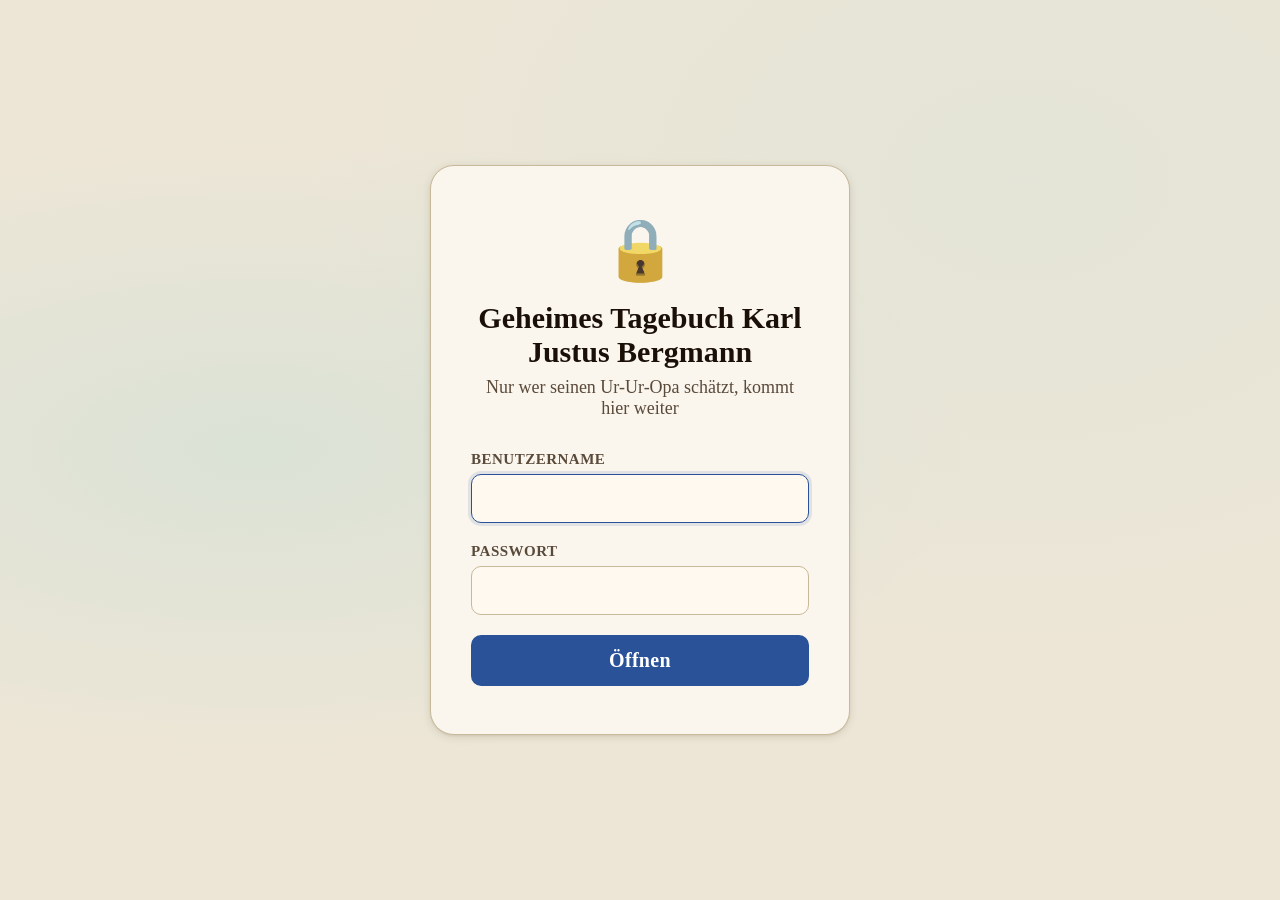
==== commit 63751ae3: "replaced old image and text overlay with new image (text included)" ====
--- a/index.html
+++ b/index.html
@@ -4,6 +4,10 @@
   <meta charset="UTF-8">
   <meta name="viewport" content="width=device-width, initial-scale=1.0, user-scalable=no">
   <meta name="apple-mobile-web-app-capable" content="yes">
+  <meta name="apple-mobile-web-app-status-bar-style" content="black-translucent">
+  <meta name="apple-mobile-web-app-title" content="Tagebuch">
+  <link rel="apple-touch-icon" href="assets/icon.svg">
+  <link rel="manifest" href="manifest.json">
   <title>Tagebuch</title>
   <link rel="stylesheet" href="css/style.css">
   <link rel="stylesheet" href="css/themes.css">
@@ -96,11 +100,17 @@
     <div class="newspaper-modal">
       <button class="newspaper-close" id="newspaper-close">&times;</button>
       <div class="newspaper-inner">
-        <img src="assets/Zeitungsseite mit leerem Bildplatzhalter.png" alt="Zeitungsseite" class="newspaper-image">
-        <div class="newspaper-text" id="newspaper-text"></div>
+        <img src="assets/Zeitungsseite_final.png" alt="Zeitungsseite" class="newspaper-image">
       </div>
     </div>
   </div>
+
+  <!-- PWA Service Worker -->
+  <script>
+    if ('serviceWorker' in navigator) {
+      navigator.serviceWorker.register('./sw.js');
+    }
+  </script>
 
   <!-- Config (edit data/config.js to customize the game) -->
   <script src="data/config.js"></script>
--- a/css/style.css
+++ b/css/style.css
@@ -927,18 +927,18 @@
    Adjust top/left/width/height to align with the blank box in the newspaper image. */
 .newspaper-text {
   position: absolute;
-  top: 32%;
-  left: 6%;
-  width: 70%;
-  height: 30%;
+  top: 42%;
+  left: 18%;
+  width: 64%;
+  height: 15%;
   overflow: hidden;
   display: flex;
-  align-items: center;
-  justify-content: center;
-  padding: 8px 12px;
-  font-family: 'Georgia', 'Times New Roman', serif;
-  font-size: clamp(10px, 1.8vw, 15px);
-  line-height: 1.55;
+  align-items: flex-start;
+  justify-content: flex-start;
+  padding: 4px 6px;
+  font-family: 'Arial Narrow', 'Helvetica Neue Condensed', Arial, sans-serif;
+  font-size: clamp(7px, 1.1vw, 11px);
+  line-height: 1.4;
   color: #1a1a1a;
   white-space: pre-wrap;
   text-align: left;
